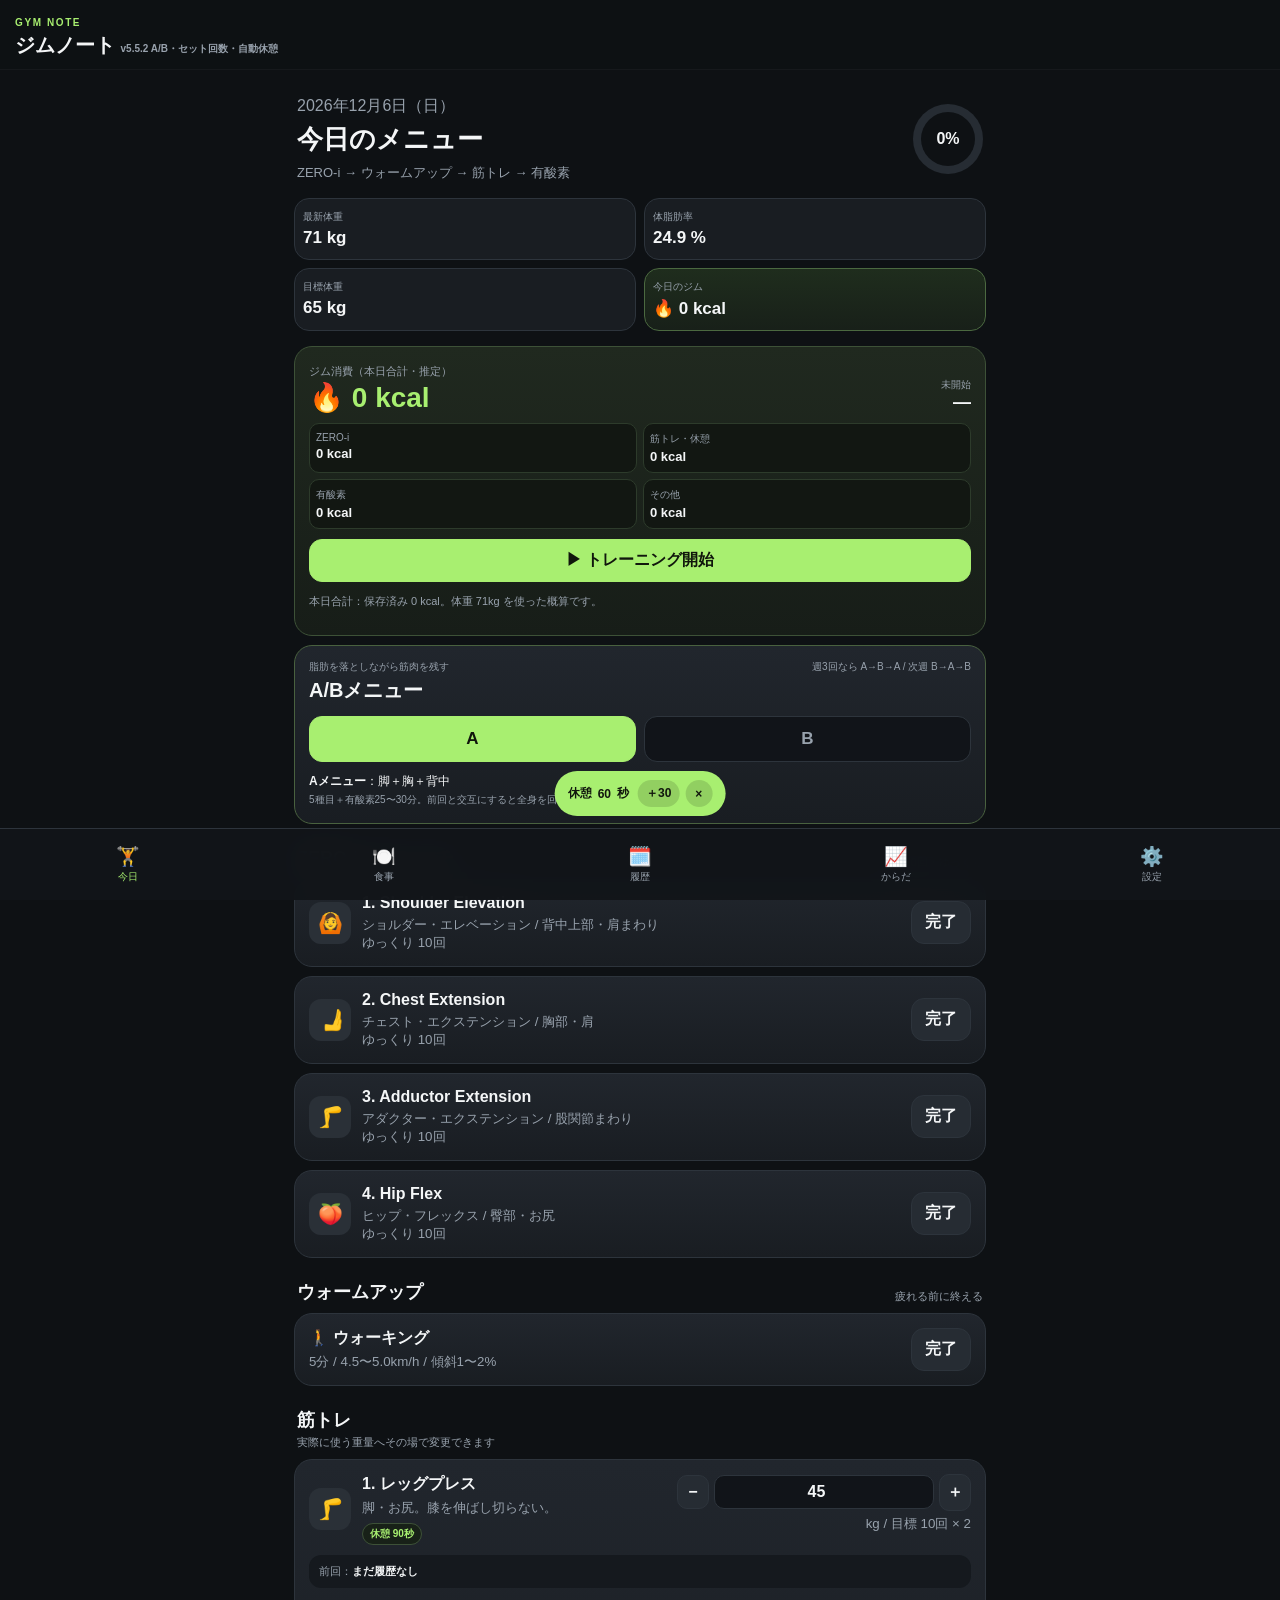
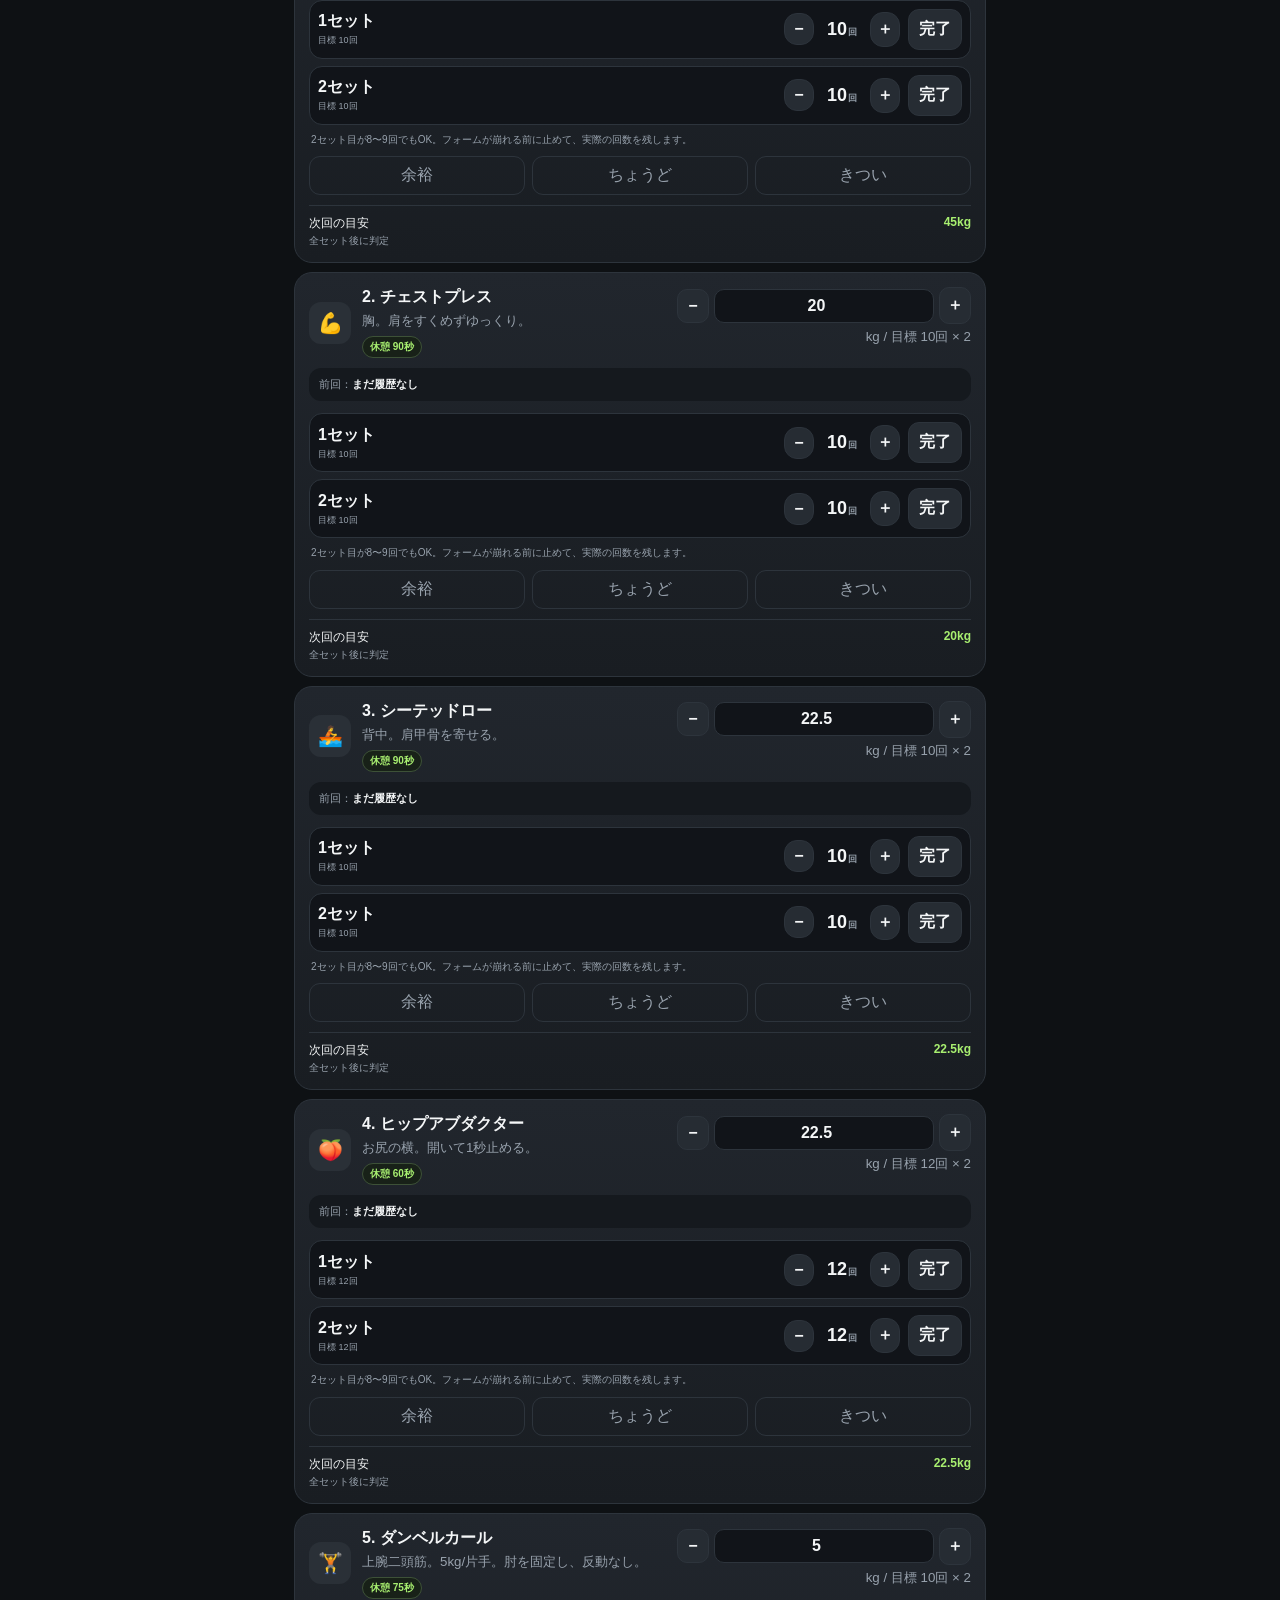
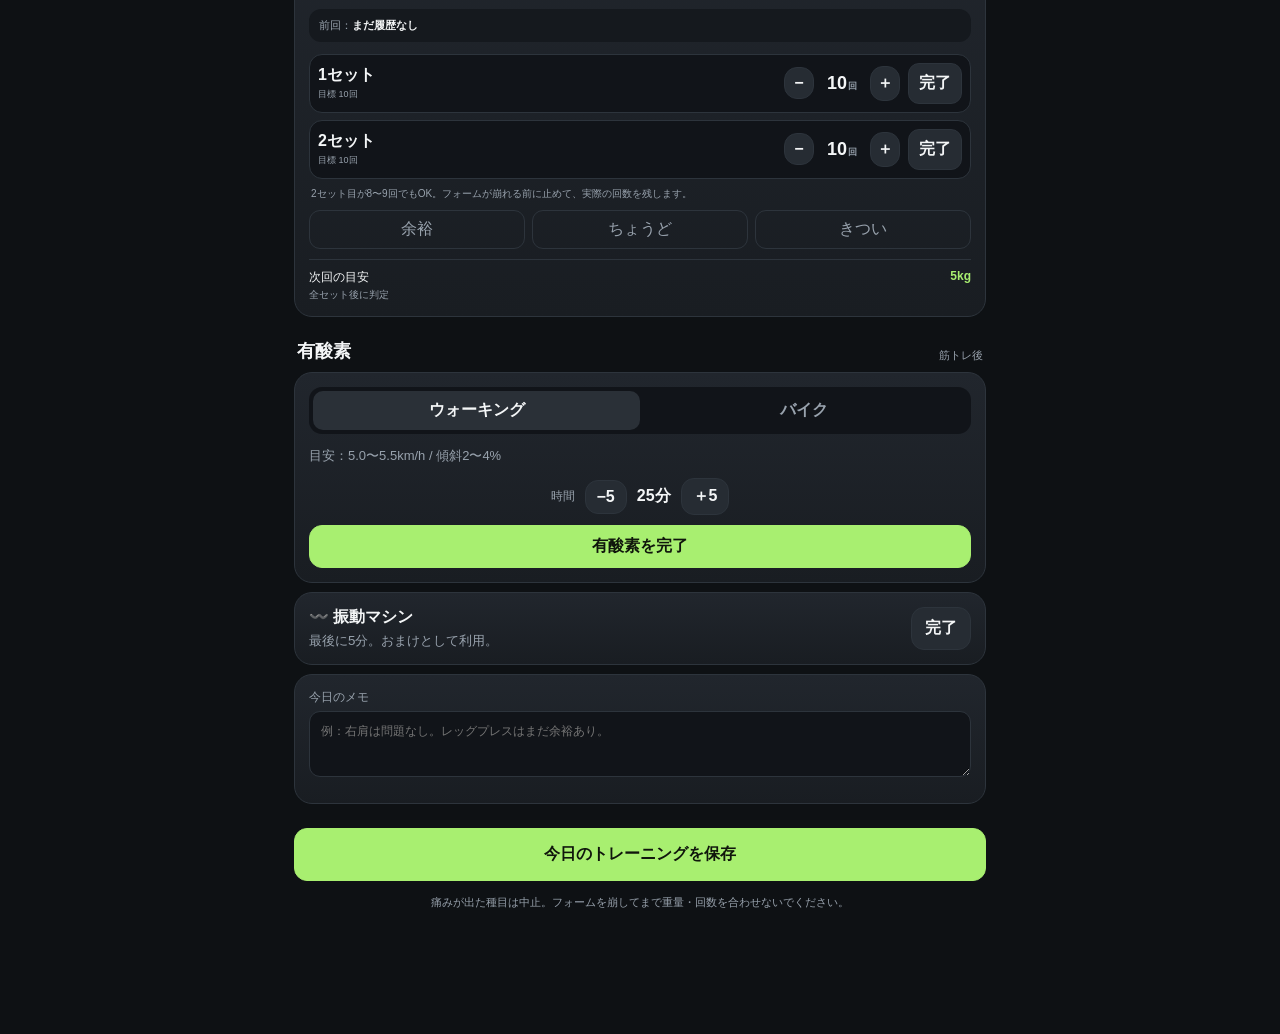
==== update.html @ 7022a9d7 "Add files via upload" ====
<!doctype html><html lang="ja"><head><meta charset="utf-8"><meta name="viewport" content="width=device-width,initial-scale=1"><title>ジムノート更新</title><style>body{font-family:sans-serif;background:#0e1114;color:#fff;padding:32px;line-height:1.7}b{color:#a8ef70}</style></head><body><h2>ジムノートを更新しています</h2><p>保存済みの体重・履歴・食事データは消しません。</p><p id="m"><b>キャッシュを整理中…</b></p><script>(async()=>{try{if('serviceWorker'in navigator){const regs=await navigator.serviceWorker.getRegistrations();await Promise.all(regs.map(r=>r.unregister()))}if('caches'in window){const keys=await caches.keys();await Promise.all(keys.map(k=>caches.delete(k)))}document.getElementById('m').innerHTML='<b>更新完了。最新版を開きます…</b>';setTimeout(()=>location.replace('./index.html?v=552&fresh='+Date.now()),500)}catch(e){document.getElementById('m').textContent='更新に失敗しました。ブラウザを閉じてもう一度お試しください。'} })();</script></body></html>
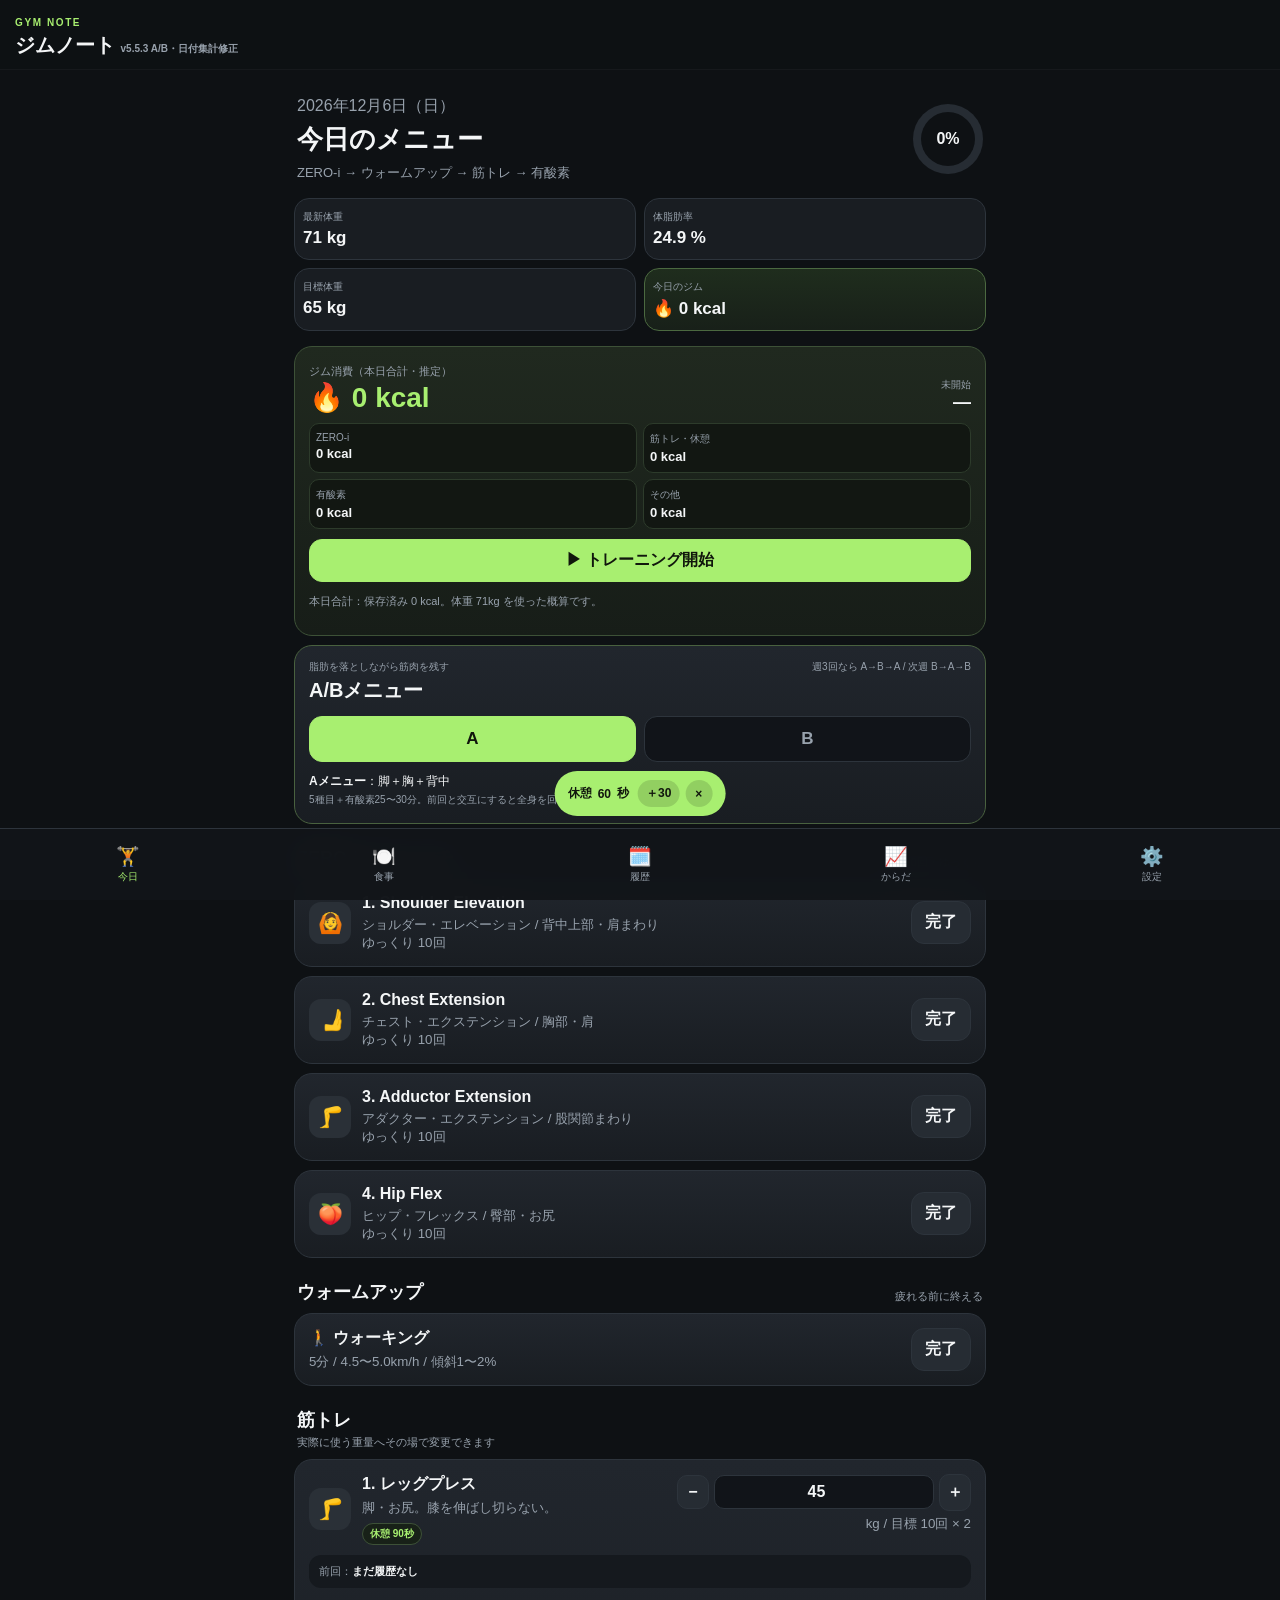
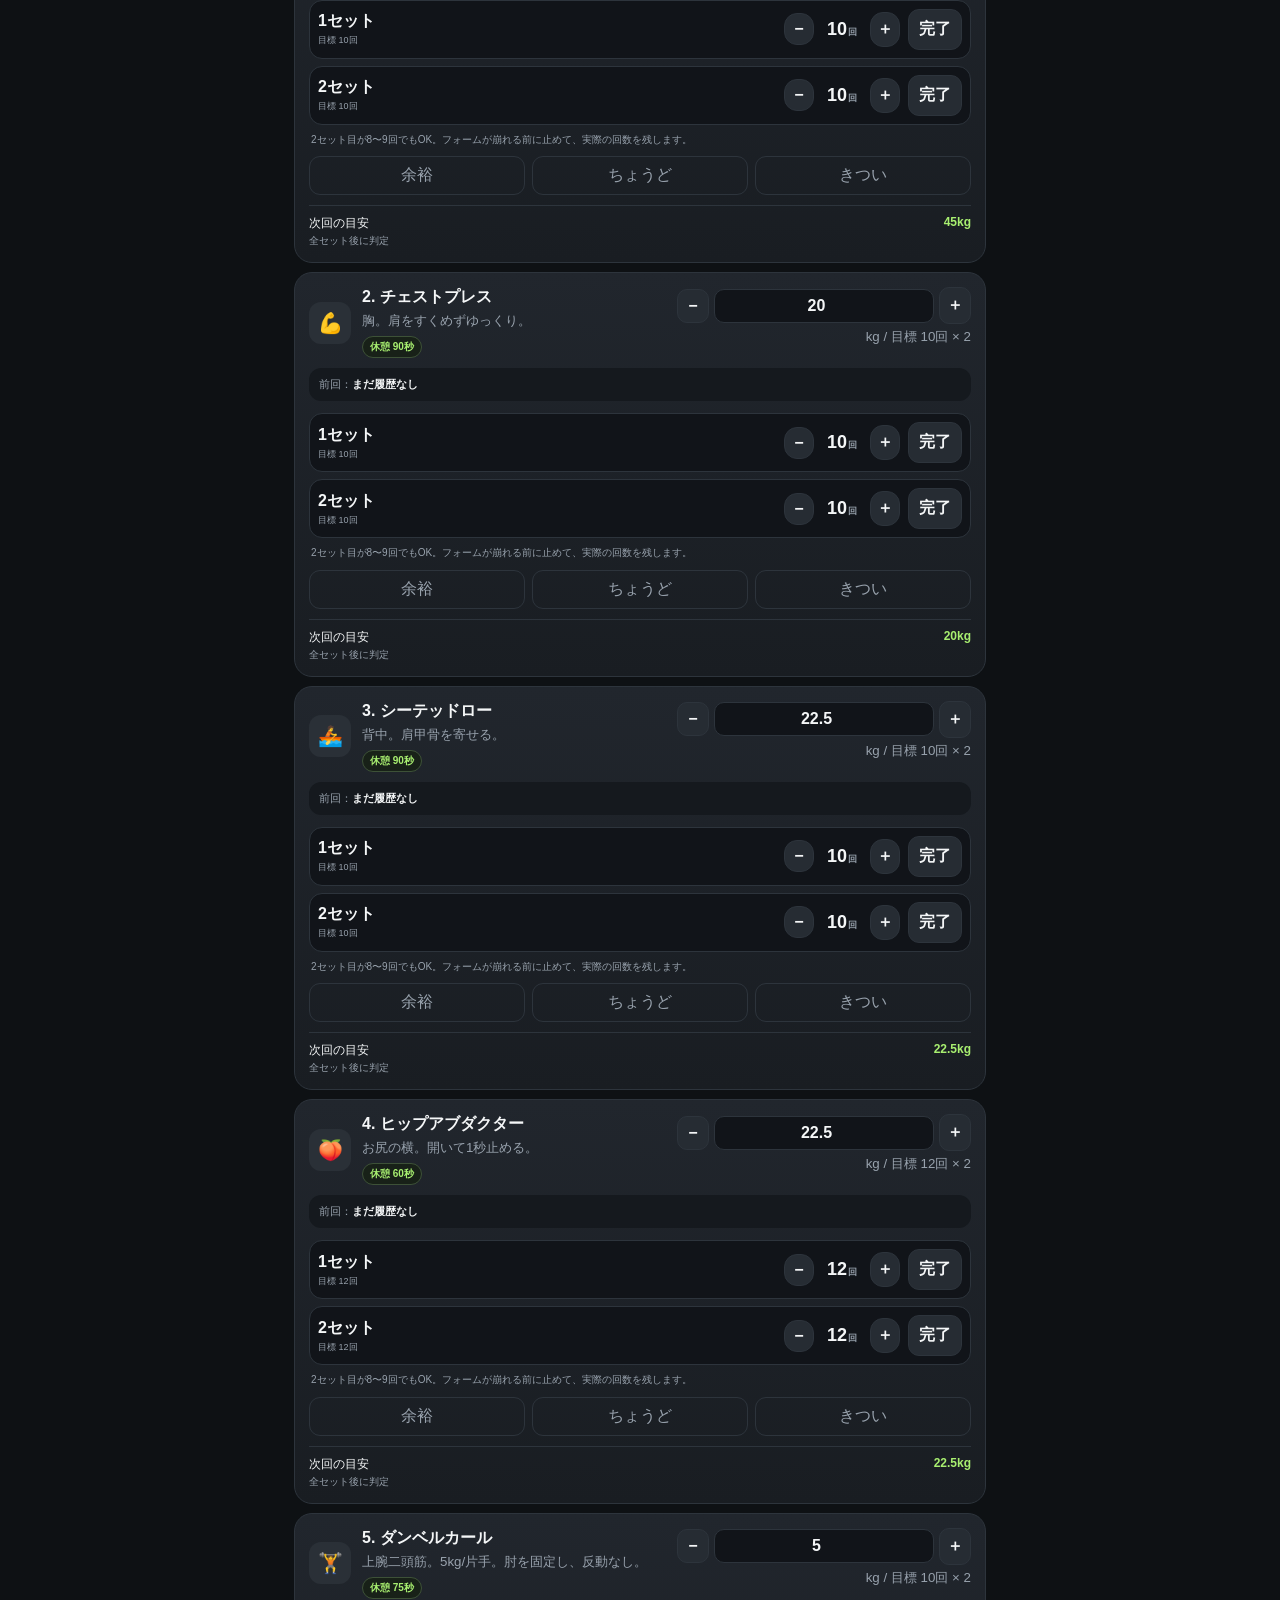
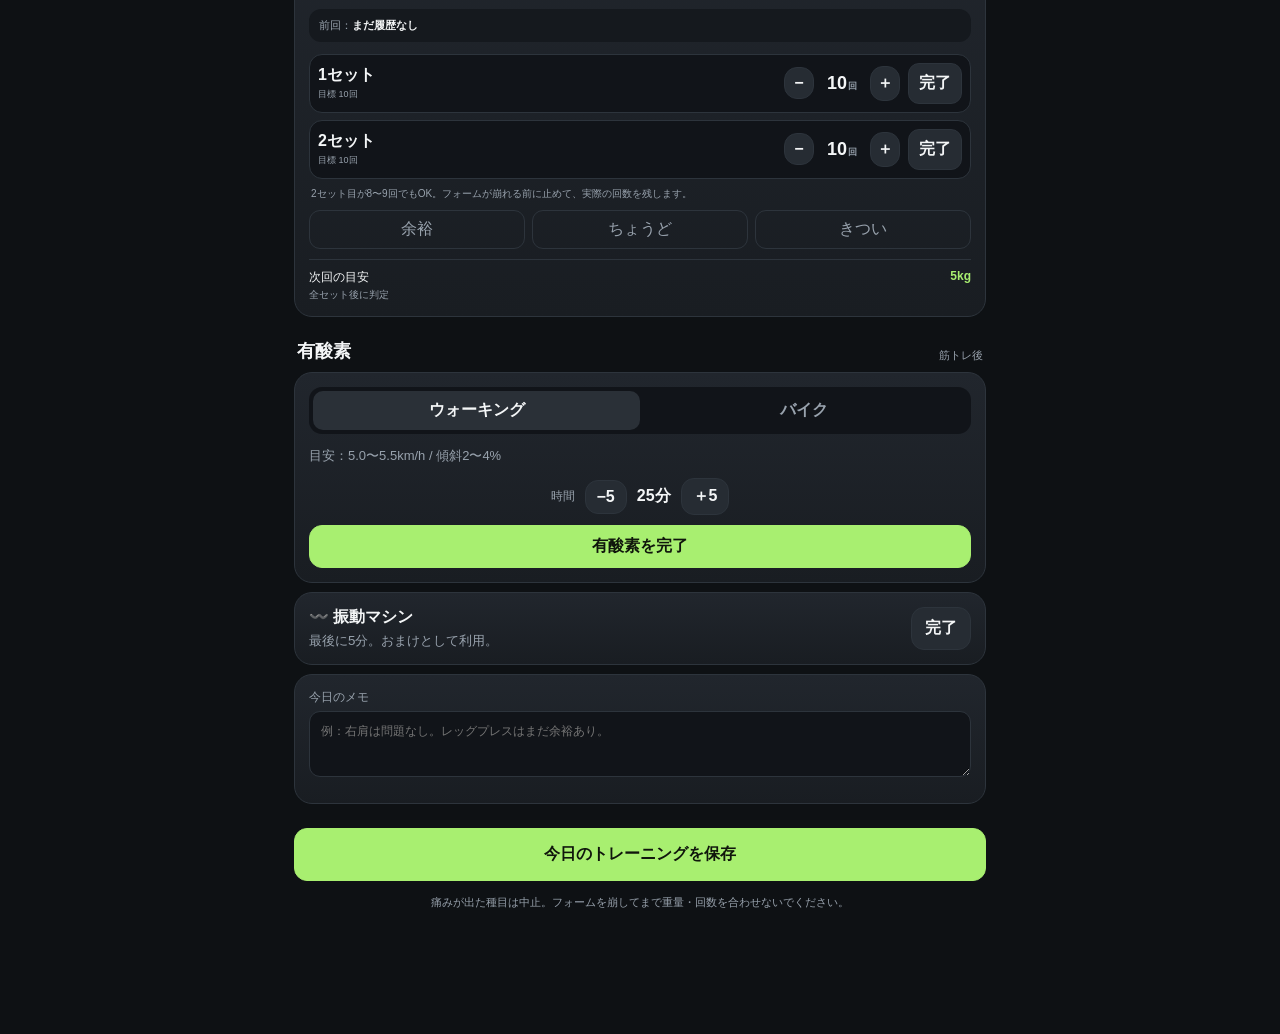
==== commit 6b2c2fbb: "Add files via upload" ====
--- a/update.html
+++ b/update.html
@@ -1 +1 @@
-<!doctype html><html lang="ja"><head><meta charset="utf-8"><meta name="viewport" content="width=device-width,initial-scale=1"><title>ジムノート更新</title><style>body{font-family:sans-serif;background:#0e1114;color:#fff;padding:32px;line-height:1.7}b{color:#a8ef70}</style></head><body><h2>ジムノートを更新しています</h2><p>保存済みの体重・履歴・食事データは消しません。</p><p id="m"><b>キャッシュを整理中…</b></p><script>(async()=>{try{if('serviceWorker'in navigator){const regs=await navigator.serviceWorker.getRegistrations();await Promise.all(regs.map(r=>r.unregister()))}if('caches'in window){const keys=await caches.keys();await Promise.all(keys.map(k=>caches.delete(k)))}document.getElementById('m').innerHTML='<b>更新完了。最新版を開きます…</b>';setTimeout(()=>location.replace('./index.html?v=552&fresh='+Date.now()),500)}catch(e){document.getElementById('m').textContent='更新に失敗しました。ブラウザを閉じてもう一度お試しください。'} })();</script></body></html>+<!doctype html><html lang="ja"><head><meta charset="utf-8"><meta name="viewport" content="width=device-width,initial-scale=1"><title>ジムノート更新</title><style>body{font-family:sans-serif;background:#0e1114;color:#fff;padding:32px;line-height:1.7}b{color:#a8ef70}</style></head><body><h2>ジムノートを更新しています</h2><p>保存済みの体重・履歴・食事データは消しません。</p><p id="m"><b>キャッシュを整理中…</b></p><script>(async()=>{try{if('serviceWorker'in navigator){const regs=await navigator.serviceWorker.getRegistrations();await Promise.all(regs.map(r=>r.unregister()))}if('caches'in window){const keys=await caches.keys();await Promise.all(keys.map(k=>caches.delete(k)))}document.getElementById('m').innerHTML='<b>更新完了。最新版を開きます…</b>';setTimeout(()=>location.replace('./index.html?v=553&fresh='+Date.now()),500)}catch(e){document.getElementById('m').textContent='更新に失敗しました。ブラウザを閉じてもう一度お試しください。'} })();</script></body></html>
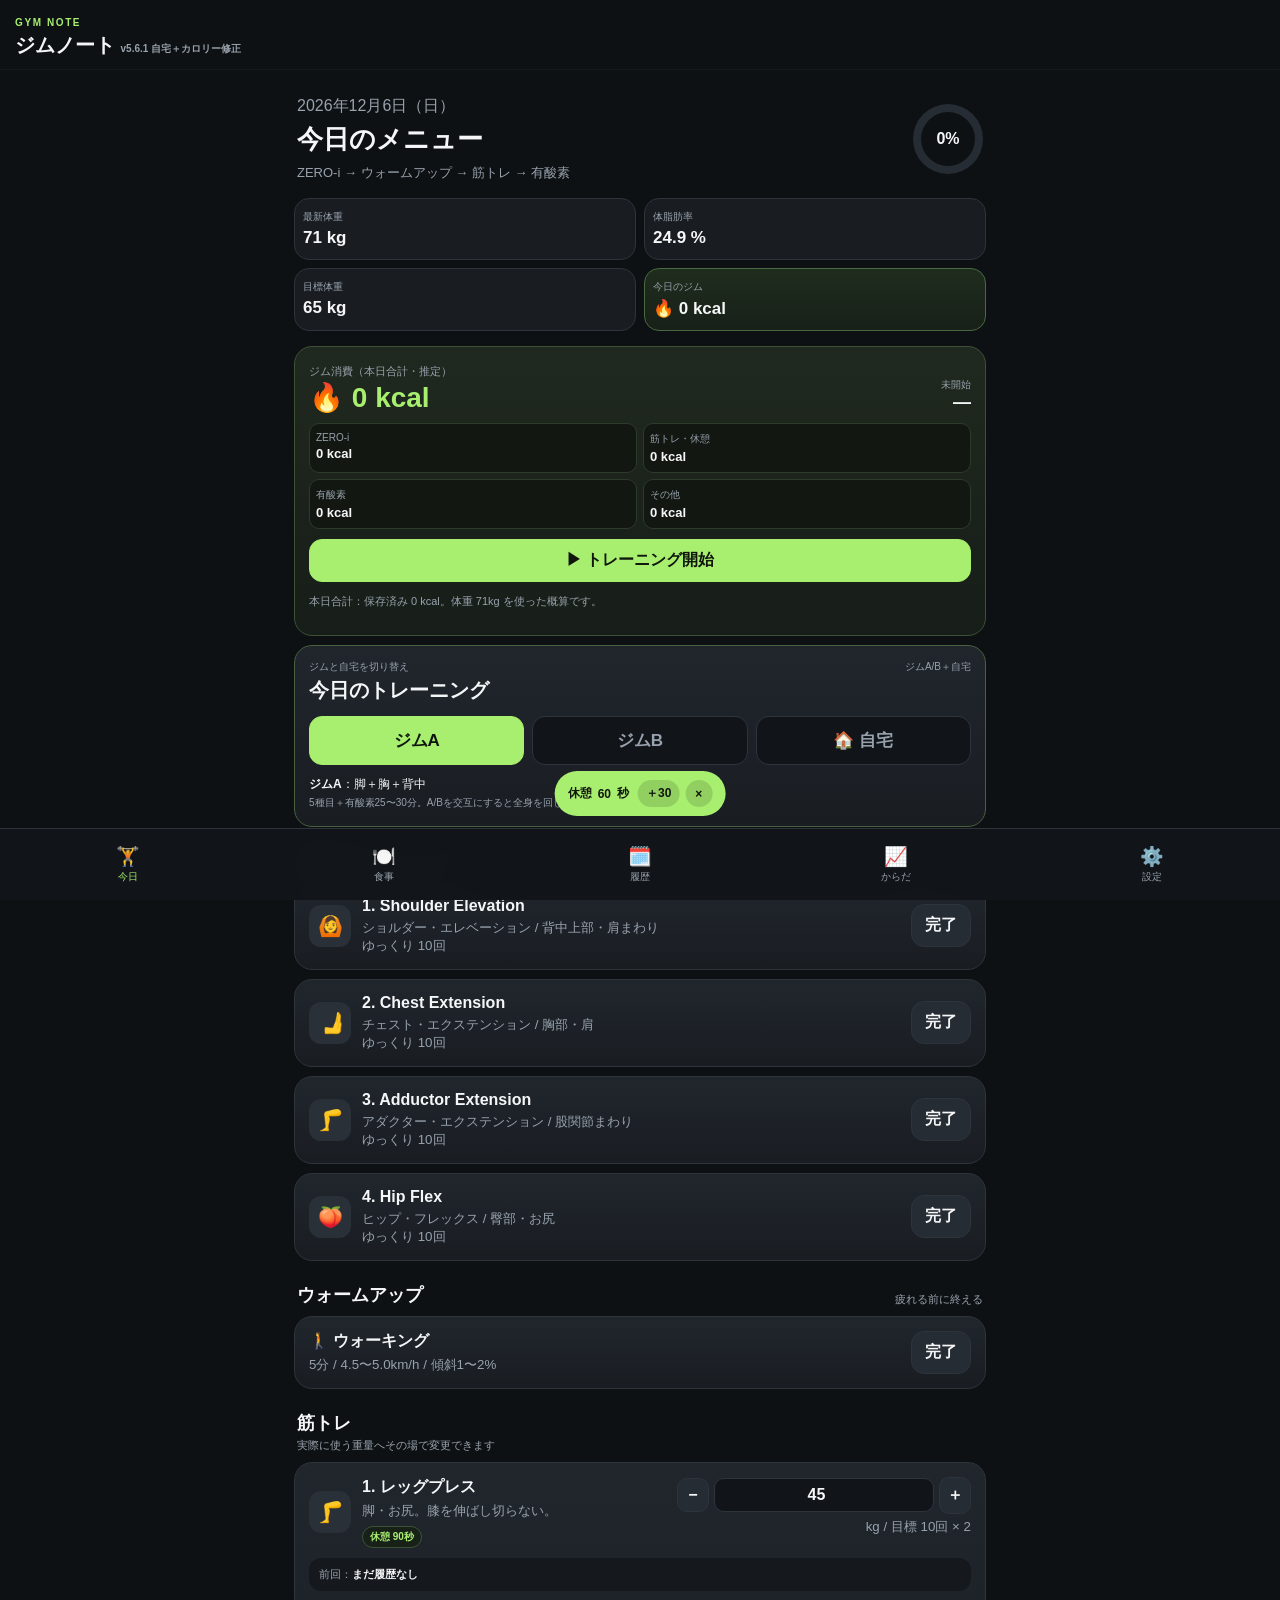
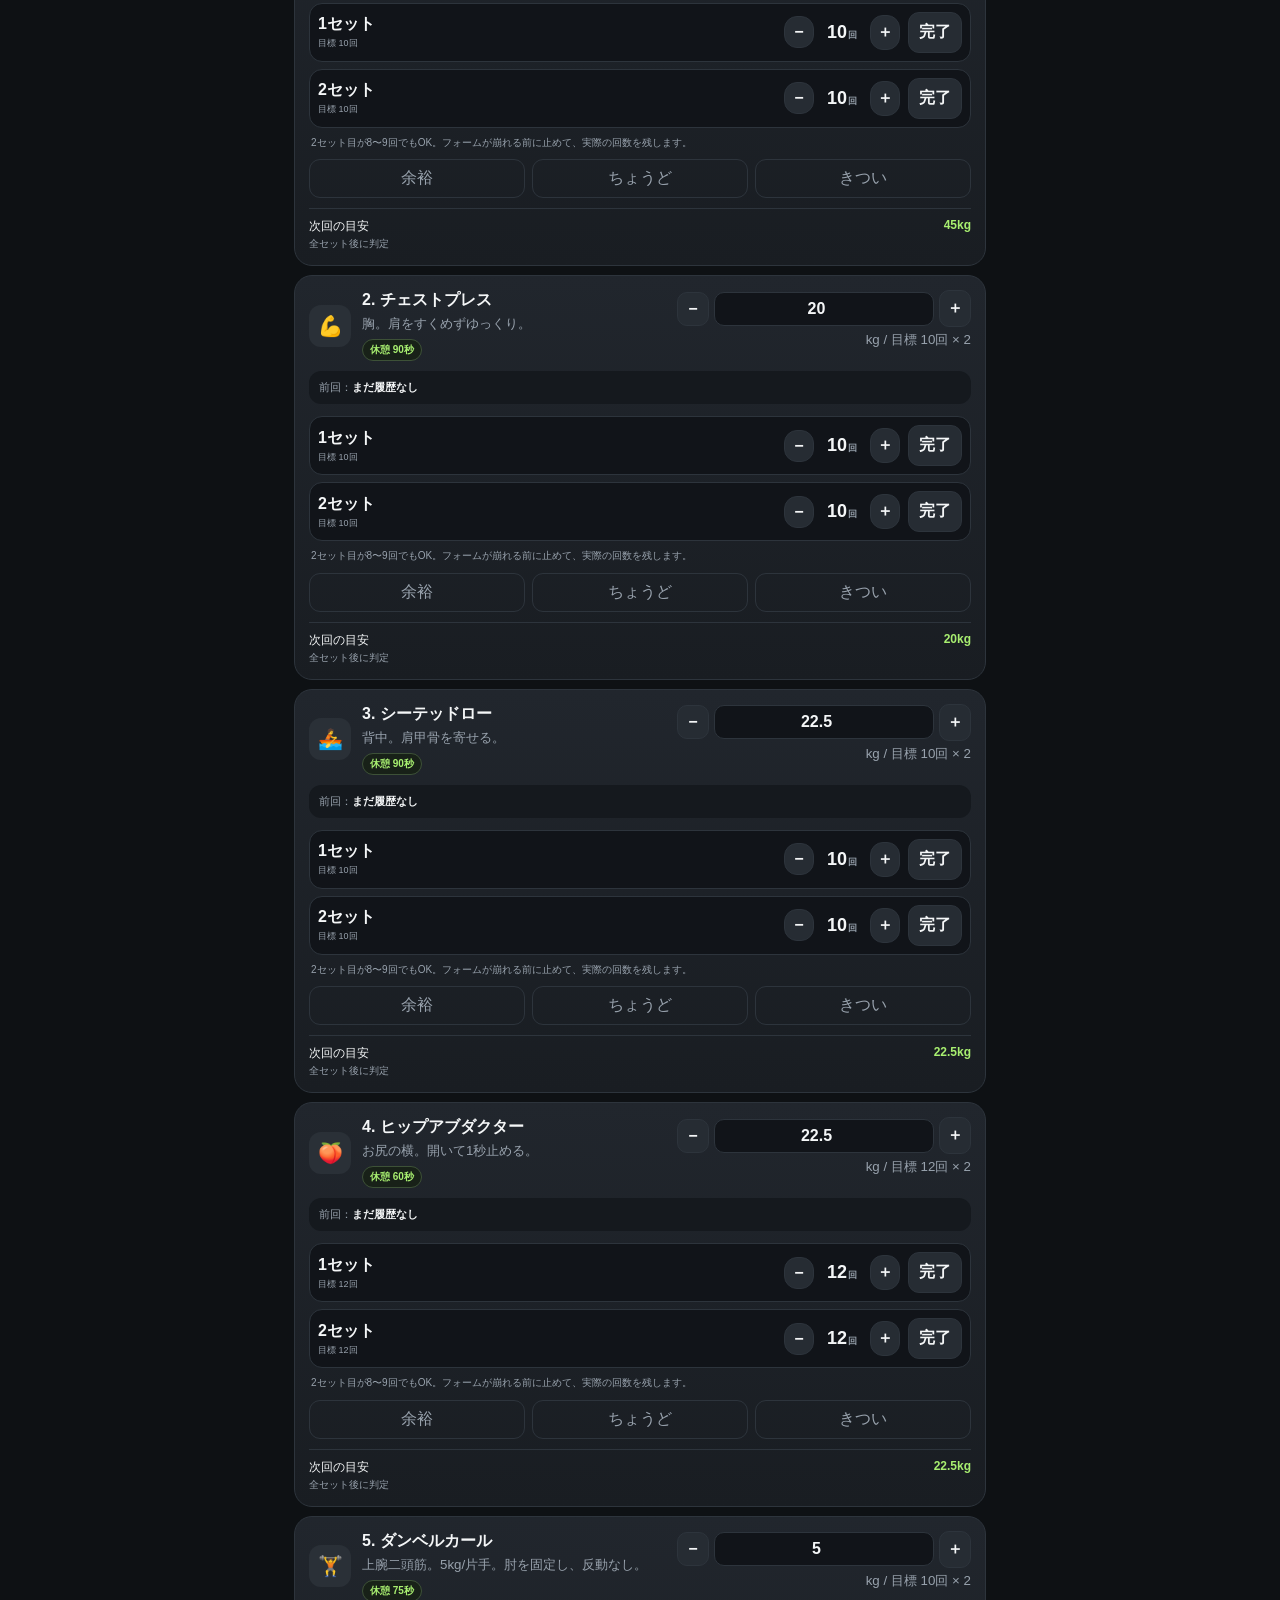
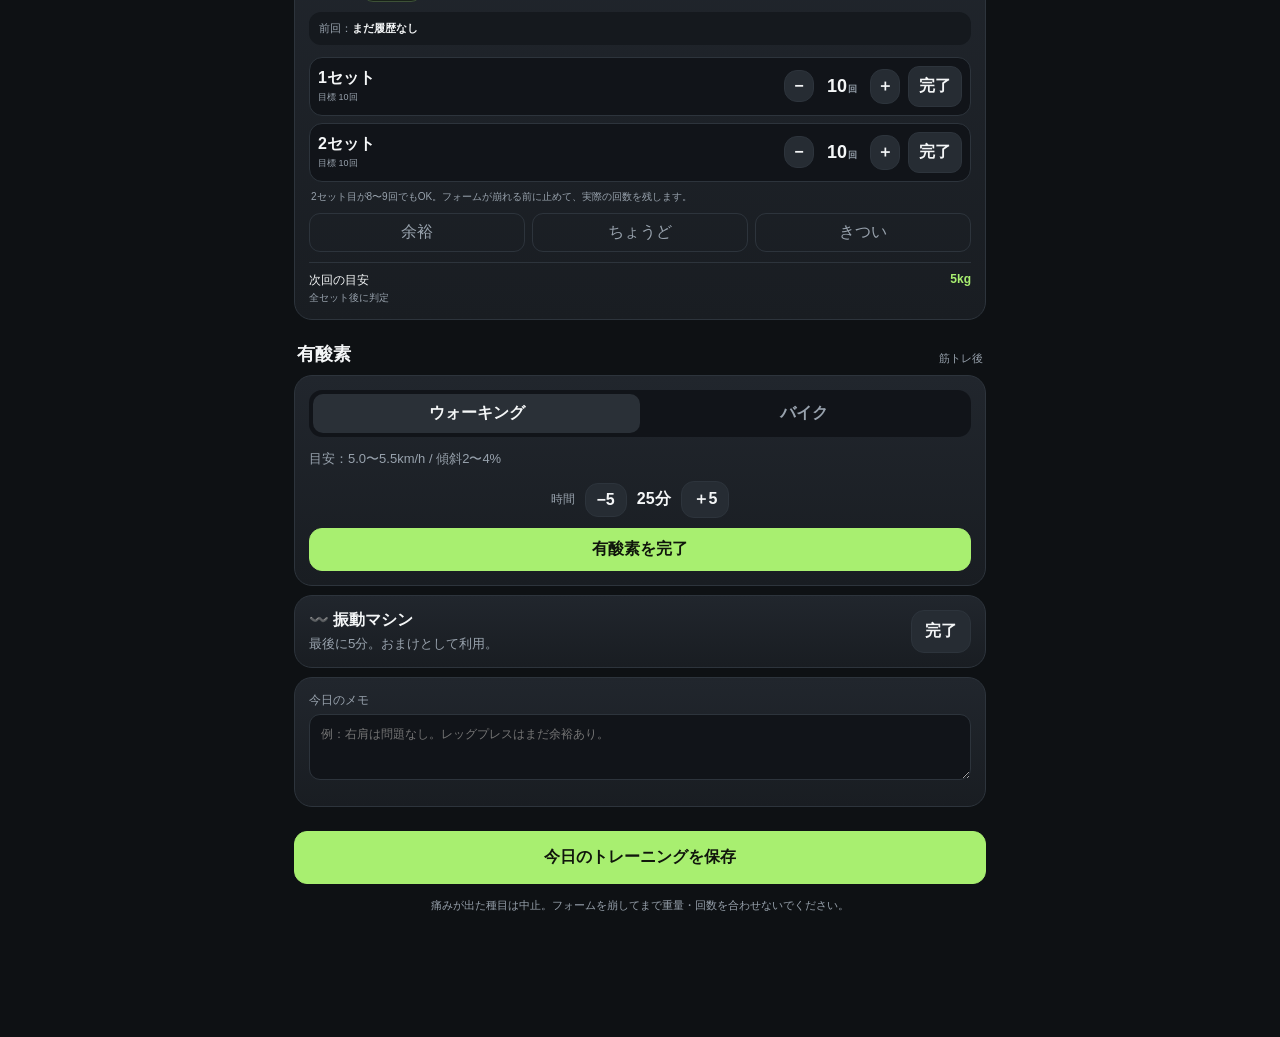
==== commit 80e2dee9: "Add files via upload" ====
--- a/update.html
+++ b/update.html
@@ -1 +1 @@
-<!doctype html><html lang="ja"><head><meta charset="utf-8"><meta name="viewport" content="width=device-width,initial-scale=1"><title>ジムノート更新</title><style>body{font-family:sans-serif;background:#0e1114;color:#fff;padding:32px;line-height:1.7}b{color:#a8ef70}</style></head><body><h2>ジムノートを更新しています</h2><p>保存済みの体重・履歴・食事データは消しません。</p><p id="m"><b>キャッシュを整理中…</b></p><script>(async()=>{try{if('serviceWorker'in navigator){const regs=await navigator.serviceWorker.getRegistrations();await Promise.all(regs.map(r=>r.unregister()))}if('caches'in window){const keys=await caches.keys();await Promise.all(keys.map(k=>caches.delete(k)))}document.getElementById('m').innerHTML='<b>更新完了。最新版を開きます…</b>';setTimeout(()=>location.replace('./index.html?v=553&fresh='+Date.now()),500)}catch(e){document.getElementById('m').textContent='更新に失敗しました。ブラウザを閉じてもう一度お試しください。'} })();</script></body></html>+<!doctype html><html lang="ja"><head><meta charset="utf-8"><meta name="viewport" content="width=device-width,initial-scale=1"><title>ジムノート更新</title><style>body{font-family:sans-serif;background:#0e1114;color:#fff;padding:32px;line-height:1.7}b{color:#a8ef70}</style></head><body><h2>ジムノートを更新しています</h2><p>保存済みの体重・履歴・食事データは消しません。</p><p id="m"><b>キャッシュを整理中…</b></p><script>(async()=>{try{if('serviceWorker'in navigator){const regs=await navigator.serviceWorker.getRegistrations();await Promise.all(regs.map(r=>r.unregister()))}if('caches'in window){const keys=await caches.keys();await Promise.all(keys.map(k=>caches.delete(k)))}document.getElementById('m').innerHTML='<b>更新完了。最新版を開きます…</b>';setTimeout(()=>location.replace('./index.html?v=561&fresh='+Date.now()),500)}catch(e){document.getElementById('m').textContent='更新に失敗しました。ブラウザを閉じてもう一度お試しください。'} })();</script></body></html>
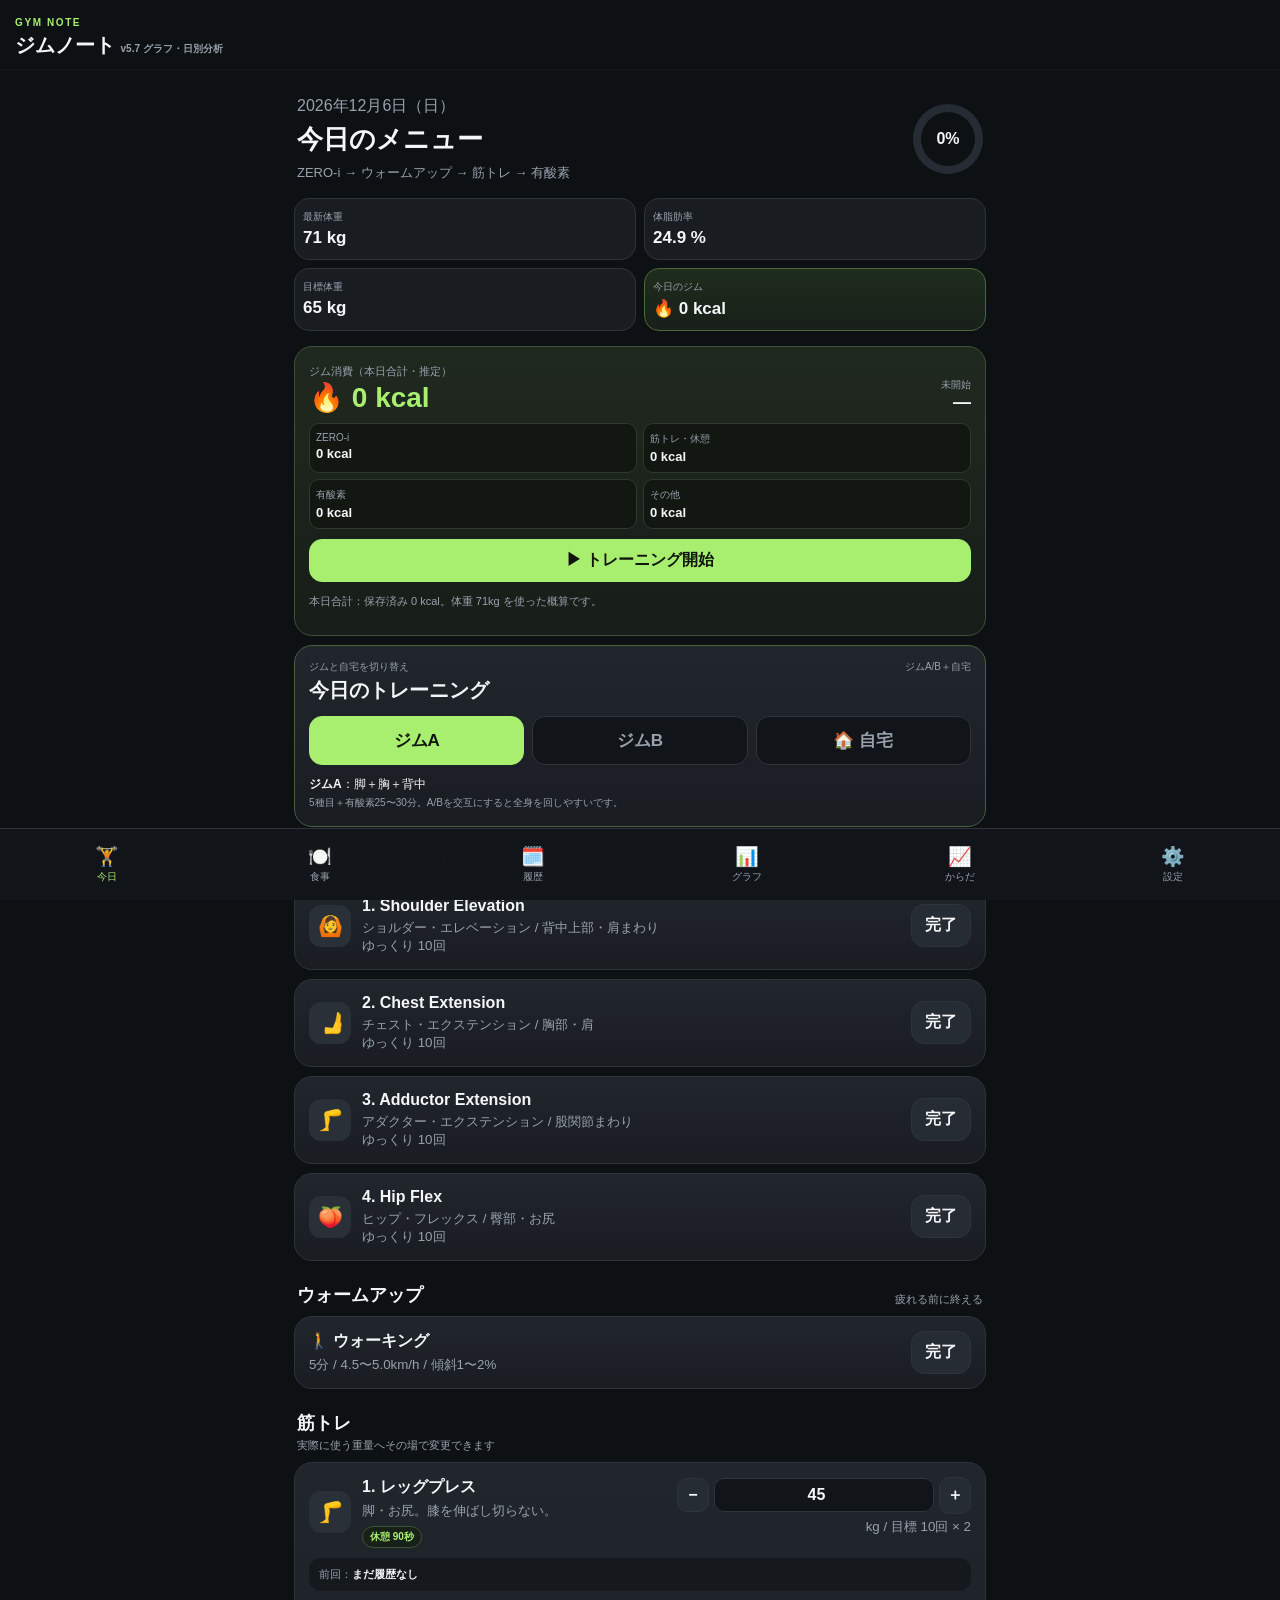
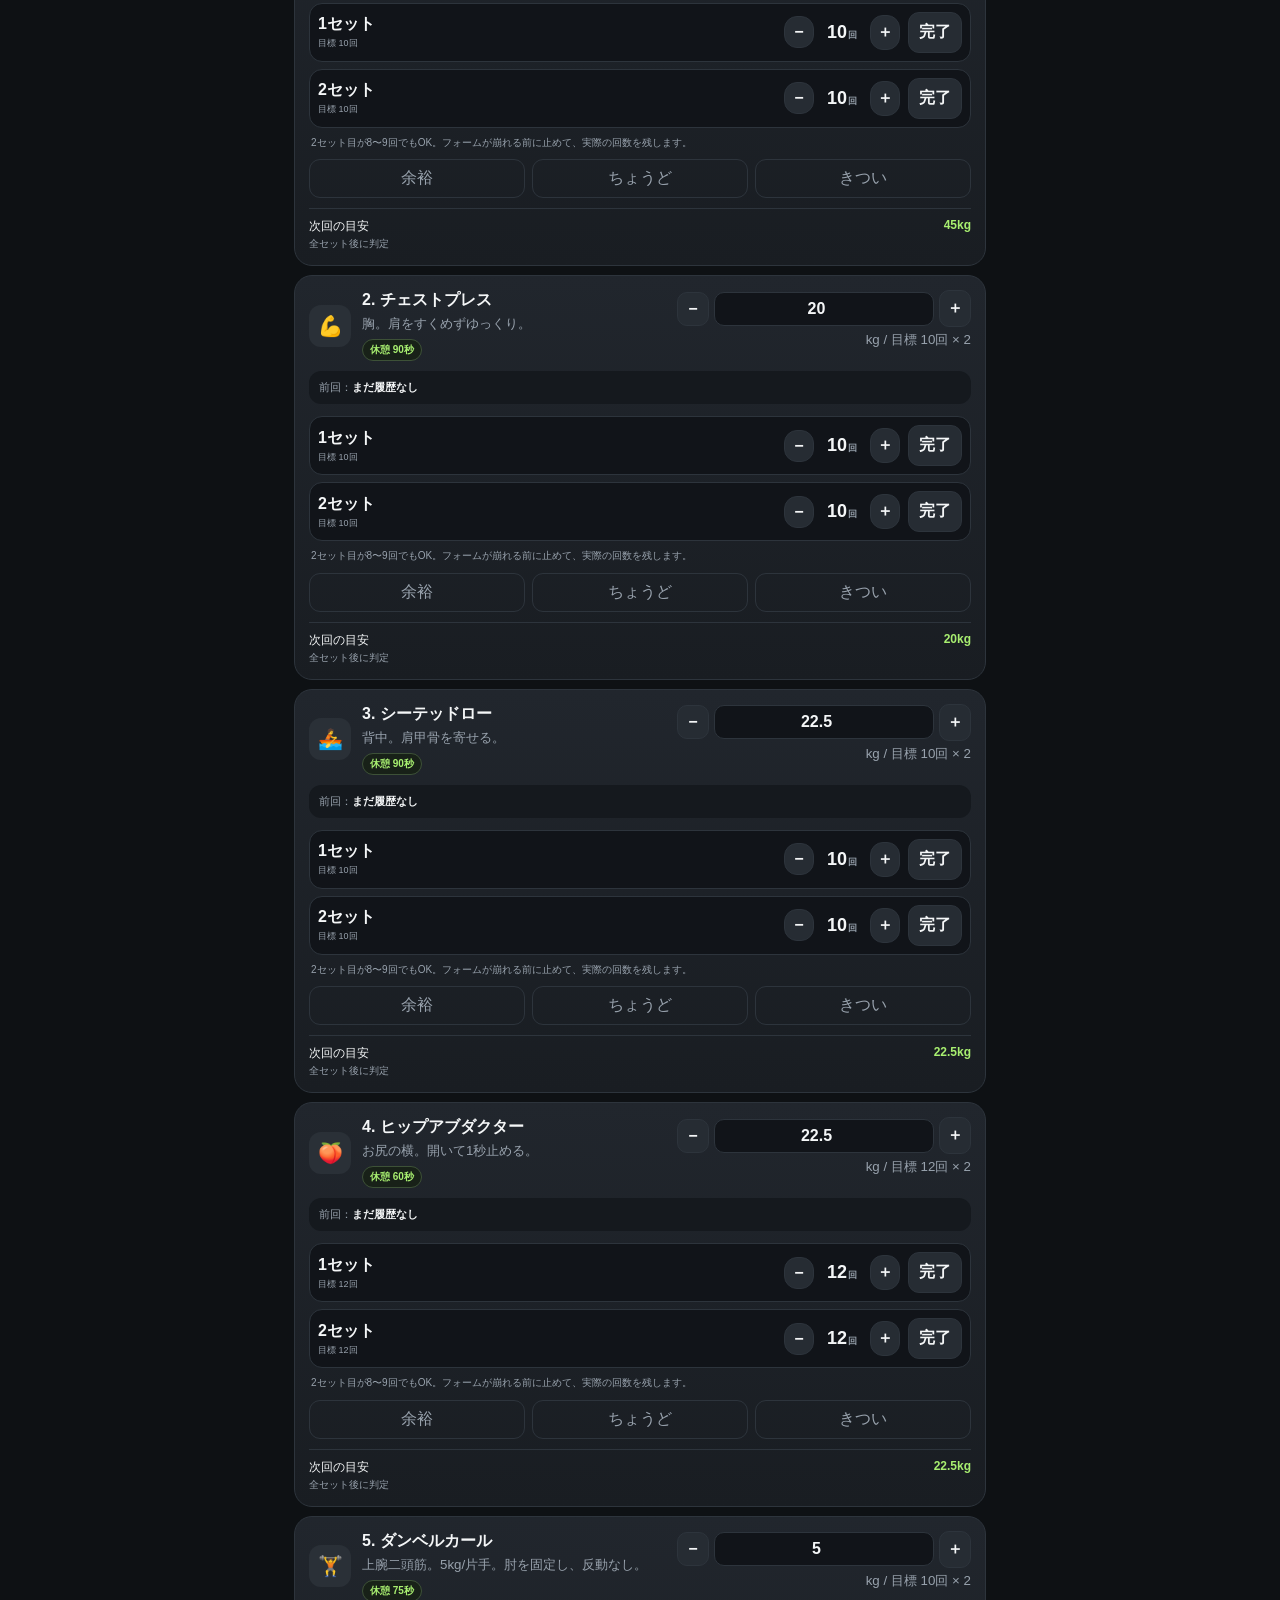
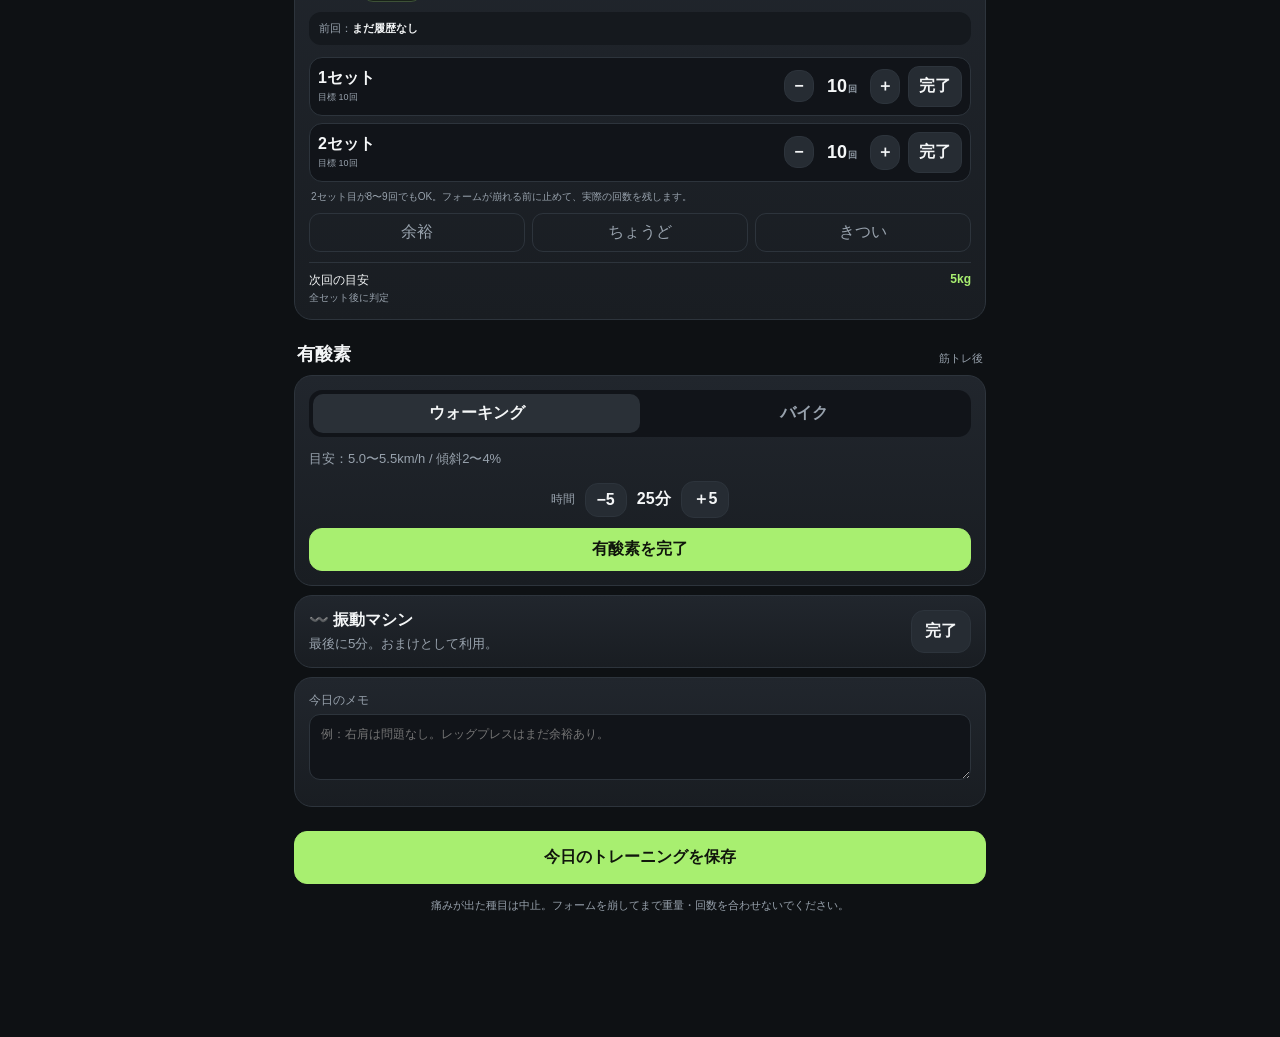
==== commit 0a33f414: "Add files via upload" ====
--- a/update.html
+++ b/update.html
@@ -1 +1,24 @@
-<!doctype html><html lang="ja"><head><meta charset="utf-8"><meta name="viewport" content="width=device-width,initial-scale=1"><title>ジムノート更新</title><style>body{font-family:sans-serif;background:#0e1114;color:#fff;padding:32px;line-height:1.7}b{color:#a8ef70}</style></head><body><h2>ジムノートを更新しています</h2><p>保存済みの体重・履歴・食事データは消しません。</p><p id="m"><b>キャッシュを整理中…</b></p><script>(async()=>{try{if('serviceWorker'in navigator){const regs=await navigator.serviceWorker.getRegistrations();await Promise.all(regs.map(r=>r.unregister()))}if('caches'in window){const keys=await caches.keys();await Promise.all(keys.map(k=>caches.delete(k)))}document.getElementById('m').innerHTML='<b>更新完了。最新版を開きます…</b>';setTimeout(()=>location.replace('./index.html?v=561&fresh='+Date.now()),500)}catch(e){document.getElementById('m').textContent='更新に失敗しました。ブラウザを閉じてもう一度お試しください。'} })();</script></body></html>+<!doctype html>
+<html lang="ja"><head><meta charset="utf-8"><meta name="viewport" content="width=device-width,initial-scale=1"><title>ジムノート v5.7 更新</title>
+<style>body{font-family:system-ui,sans-serif;background:#0e1114;color:#f4f6f7;padding:36px 20px;line-height:1.7;max-width:540px;margin:auto}h1{font-size:23px}b{color:#a8ef70}small{color:#9da9b2}a{color:#a8ef70}</style></head>
+<body><h1>ジムノートを最新版に更新</h1><p>体重・食事・トレーニング履歴は削除しません。</p><p id="message"><b>古いアプリのキャッシュを整理しています…</b></p>
+<script>
+(async()=>{
+ const msg=document.getElementById('message');
+ try{
+  if('serviceWorker'in navigator){
+   const registrations=await navigator.serviceWorker.getRegistrations();
+   const scope=new URL('./',location.href).href;
+   await Promise.all(registrations.filter(r=>r.scope===scope).map(r=>r.unregister()));
+  }
+  if('caches'in window){
+   const keys=await caches.keys();
+   await Promise.all(keys.filter(k=>k.startsWith('gym-note-')).map(k=>caches.delete(k)));
+  }
+  msg.innerHTML='<b>準備完了。v5.7 を開きます…</b>';
+  location.replace('./index.html?v=570&fresh='+Date.now());
+ }catch(err){
+  msg.innerHTML='自動更新できませんでした。<a href="./index.html?v=570">ここを押してv5.7を開く</a><br><small>'+String(err.message||'')+'</small>';
+ }
+})();
+</script></body></html>
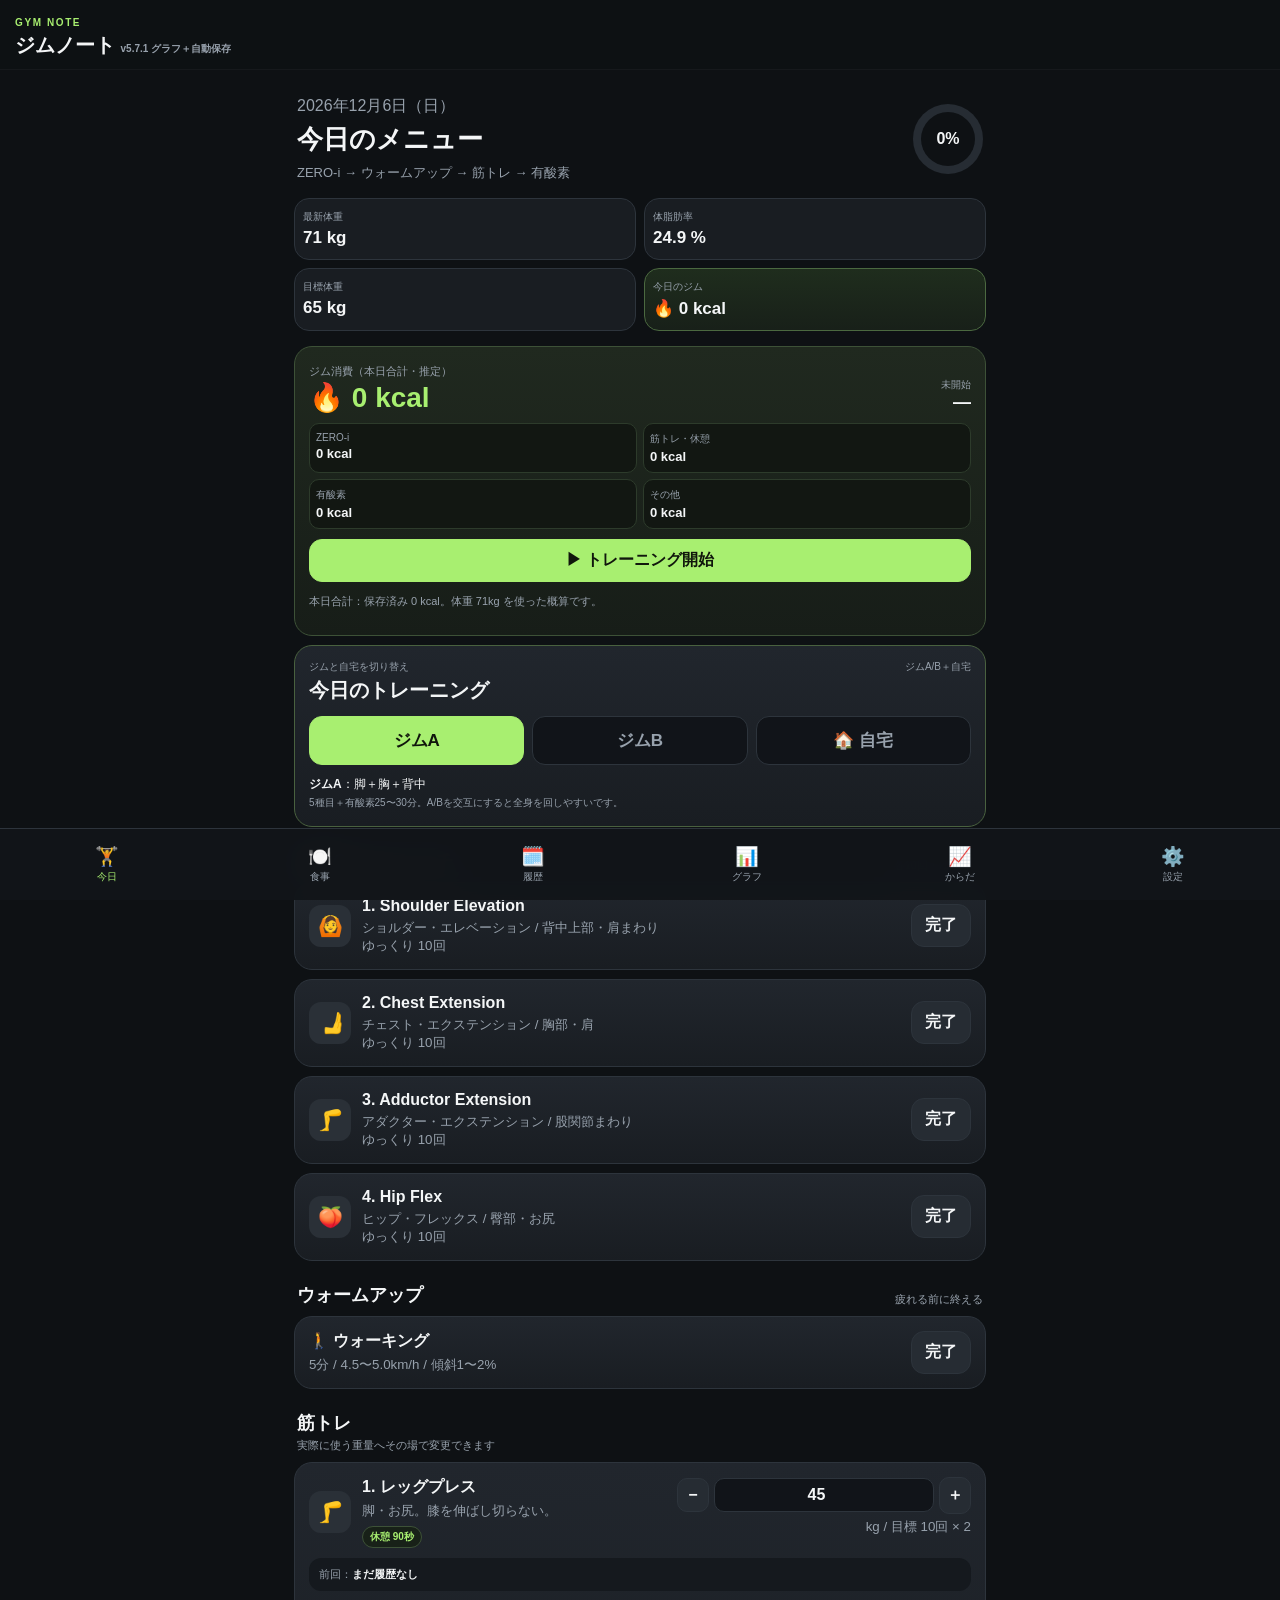
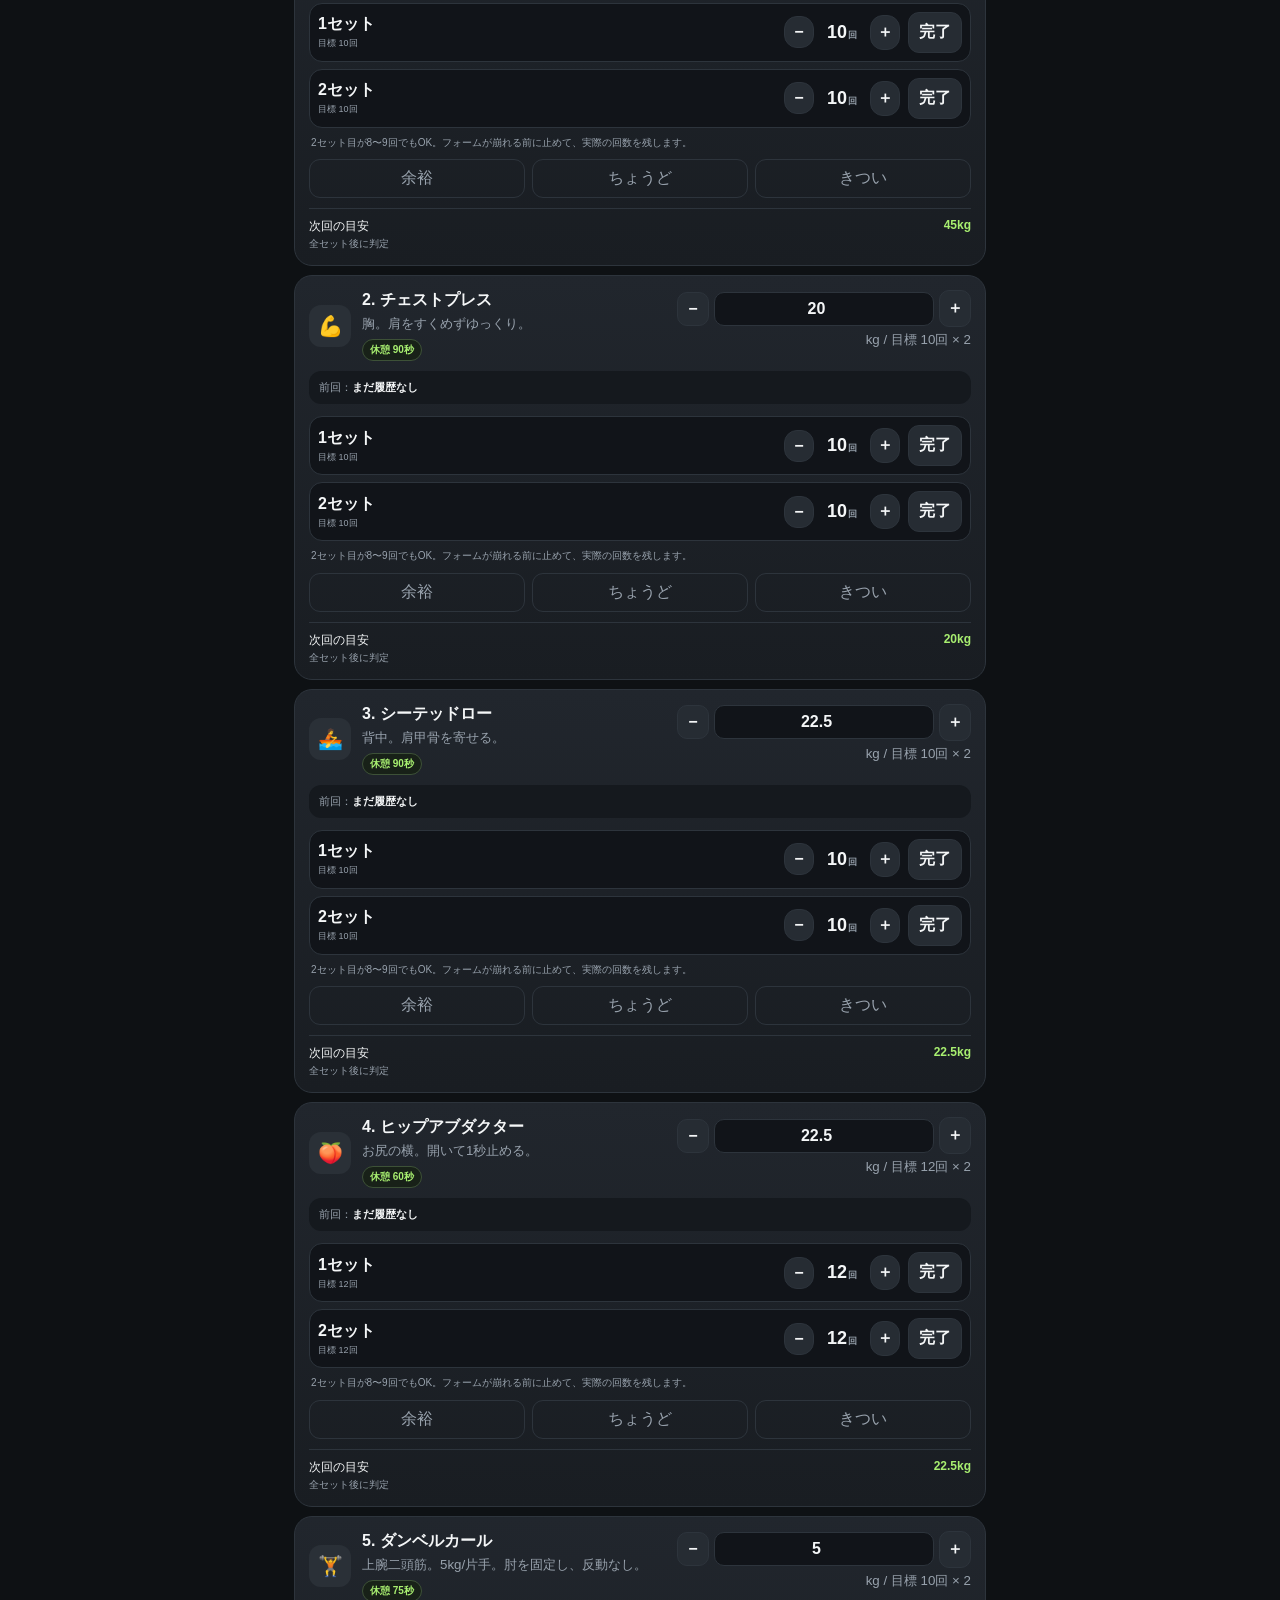
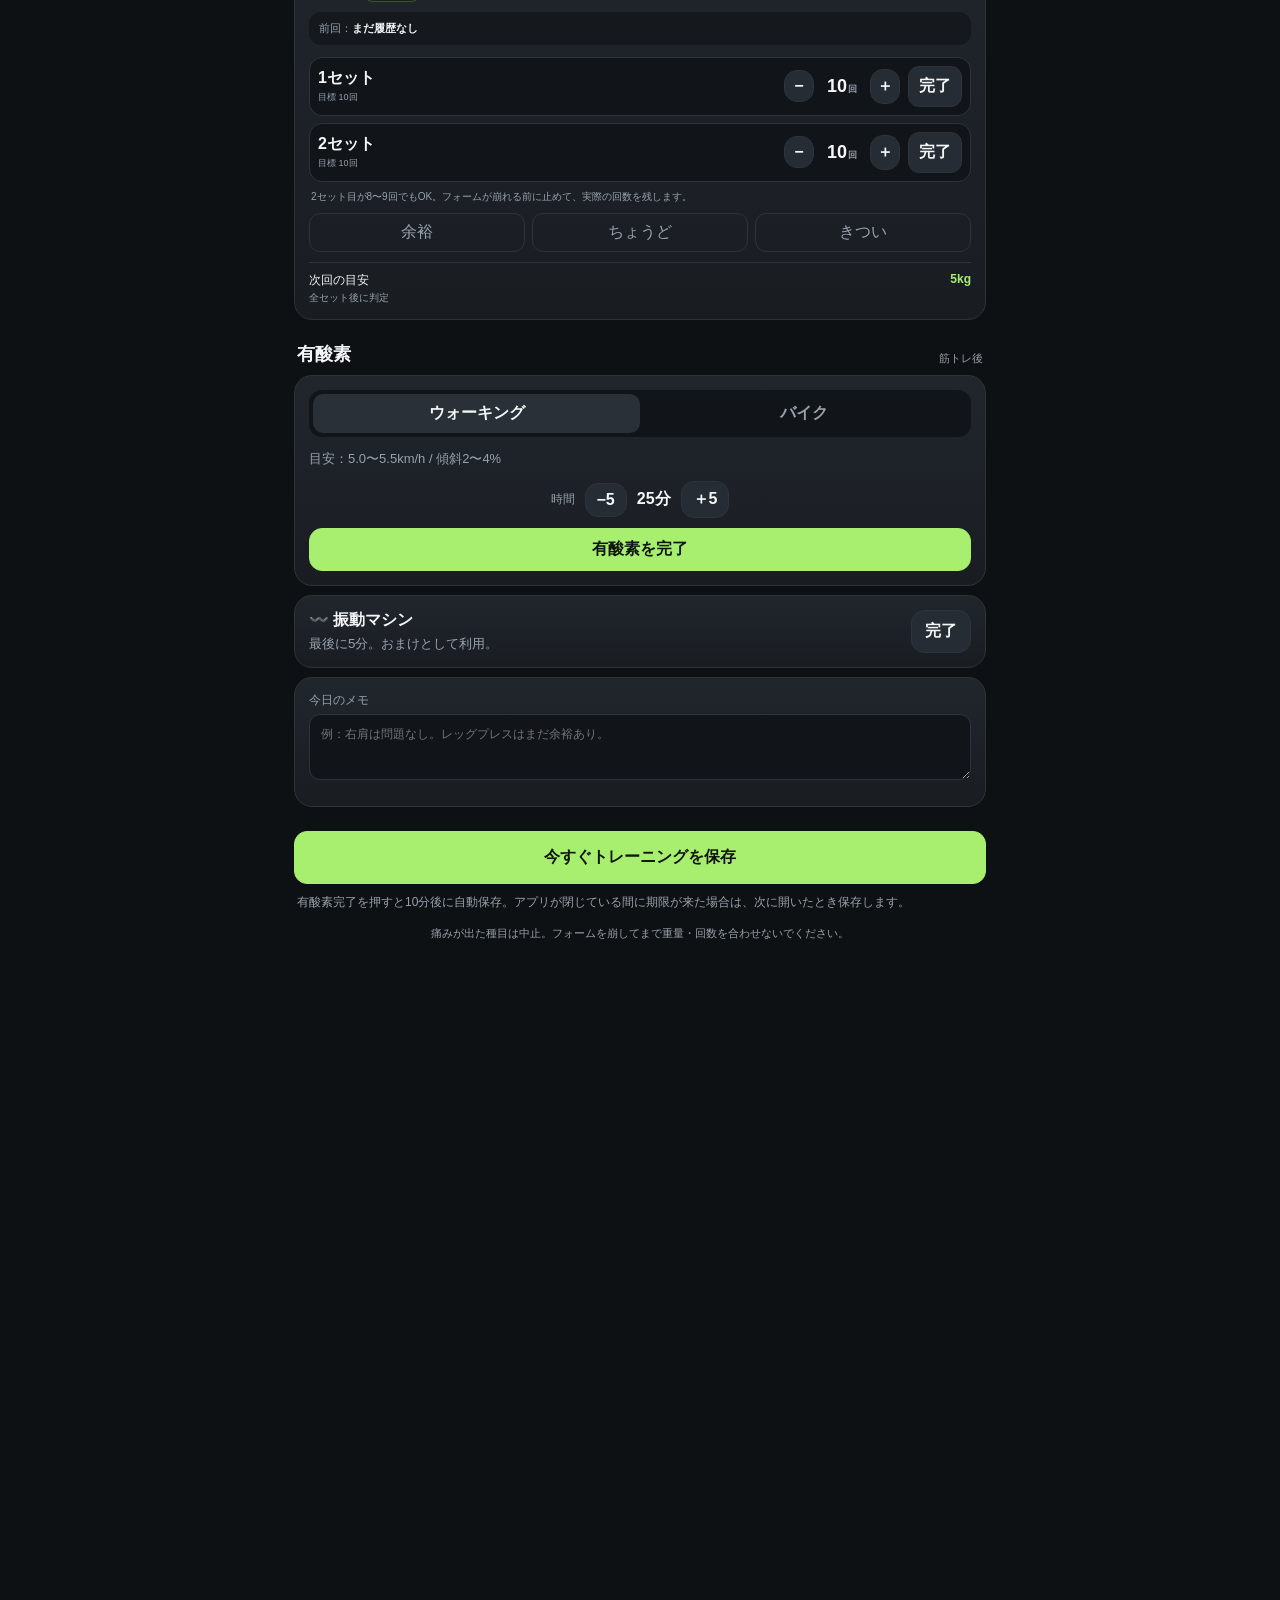
==== commit 30313594: "Add files via upload" ====
--- a/update.html
+++ b/update.html
@@ -1,5 +1,5 @@
 <!doctype html>
-<html lang="ja"><head><meta charset="utf-8"><meta name="viewport" content="width=device-width,initial-scale=1"><title>ジムノート v5.7 更新</title>
+<html lang="ja"><head><meta charset="utf-8"><meta name="viewport" content="width=device-width,initial-scale=1"><title>ジムノート v5.7.1 更新</title>
 <style>body{font-family:system-ui,sans-serif;background:#0e1114;color:#f4f6f7;padding:36px 20px;line-height:1.7;max-width:540px;margin:auto}h1{font-size:23px}b{color:#a8ef70}small{color:#9da9b2}a{color:#a8ef70}</style></head>
 <body><h1>ジムノートを最新版に更新</h1><p>体重・食事・トレーニング履歴は削除しません。</p><p id="message"><b>古いアプリのキャッシュを整理しています…</b></p>
 <script>
@@ -15,10 +15,10 @@
    const keys=await caches.keys();
    await Promise.all(keys.filter(k=>k.startsWith('gym-note-')).map(k=>caches.delete(k)));
   }
-  msg.innerHTML='<b>準備完了。v5.7 を開きます…</b>';
-  location.replace('./index.html?v=570&fresh='+Date.now());
+  msg.innerHTML='<b>準備完了。v5.7.1 を開きます…</b>';
+  location.replace('./index.html?v=571&fresh='+Date.now());
  }catch(err){
-  msg.innerHTML='自動更新できませんでした。<a href="./index.html?v=570">ここを押してv5.7を開く</a><br><small>'+String(err.message||'')+'</small>';
+  msg.innerHTML='自動更新できませんでした。<a href="./index.html?v=571">ここを押してv5.7.1を開く</a><br><small>'+String(err.message||'')+'</small>';
  }
 })();
 </script></body></html>
